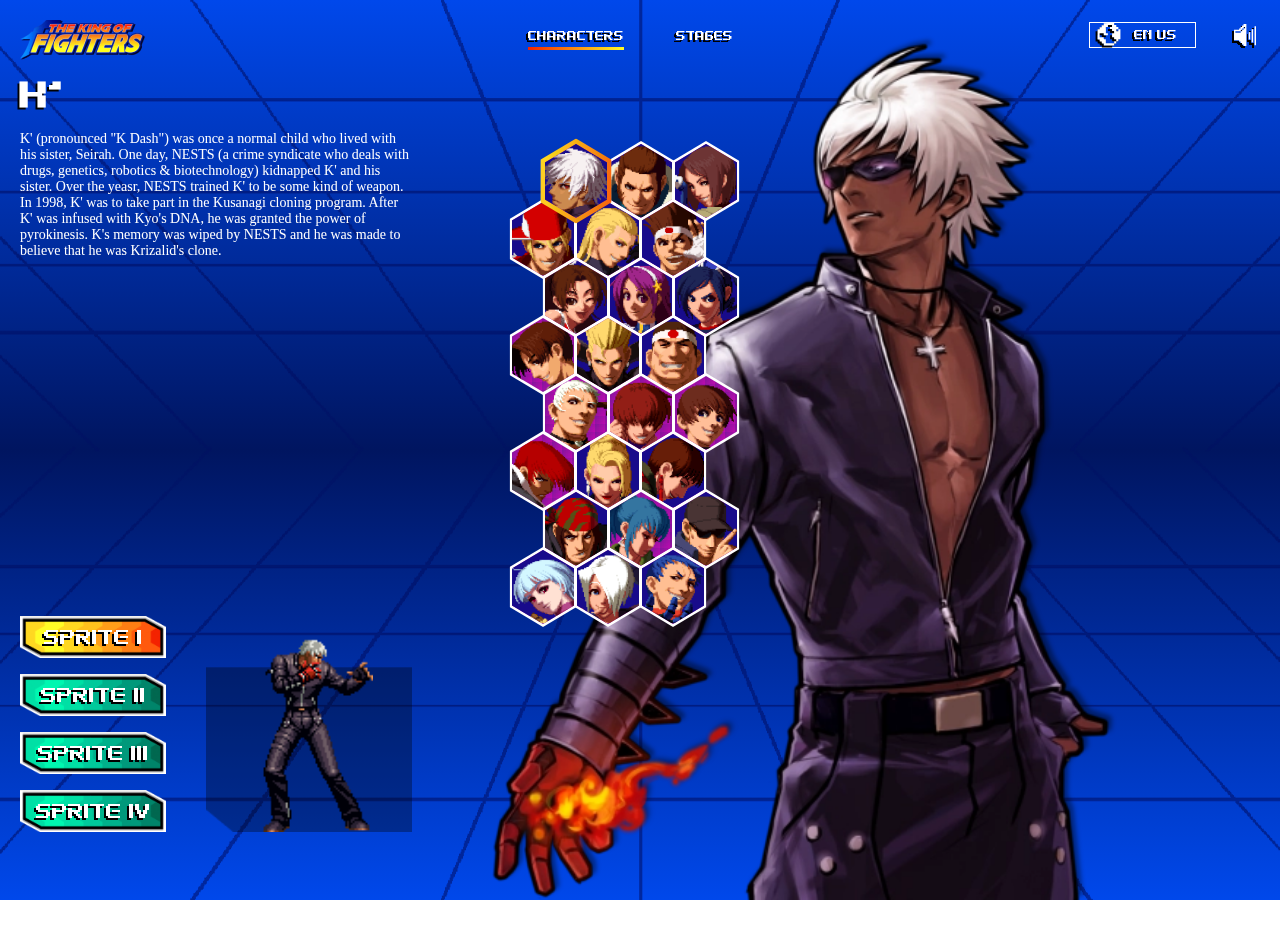
==== index.html @ 69202f4e "Sincronizando projeto local com repositório remoto" ====
<!DOCTYPE html>
<html lang="en">

<head>
  <meta charset="UTF-8">
  <meta name="viewport" content="width=device-width, initial-scale=1.0">

  <link rel="icon" href="./favicon-kof.svg" type="image/svg+xml">
  <link rel="preload" href="./css/style.css" as="style">
  <link rel="stylesheet" href="/css/style.css">

  <audio id="musicplayer" loop>
    <source src='/sounds/som-guile.mp3'>
  </audio>
  <meta name="theme-color" content="#0048eb">
  <title>Characters</title>

</head>

<body>
  <div class="body-1">
    <header class="header-bg" id="header">
      <div class="header container">
        <a class="logo" href="/index.html"><img src="/img/logo.png" alt=""></a>

        <span class="btn-open" data-menu="button" aria-expanded="false" aria-controls="menu"><img src="/img/icons/hamburguer.svg" alt=""></span>

        <div class="header-items">
          <ul class="som-box">
            <li class="button-som ativo" onclick="play();"><img src="/img/icons/som-on.svg" alt=""></li>
            <li class="button-som" onclick="pause();"><img src="/img/icons/som-off.svg" alt=""></li>
            <li class="close-menu"><img src="/img/icons/x.svg" alt=""></li>
          </ul>

          <nav class="menu-link">
            <ul>
              <li> <a href="/index.html">characters</a></li>
              <li> <a href="/stages.html">stages</a></li>

            </ul>
            </li>
          </nav>

          <ul class="idioma-box">
            <li class="idioma">

              <img src="/img/icons/world.svg" alt="">
              <div class="select-button" aria-expanded="false" aria-controls="select-languaje">
                <span class="selected-value">EN US</span>
              </div>

              <ul class="select-languaje" id="select-languaje">
                <li>
                  <input type="radio" id="pt-br" name="languaje">
                  <label for="pt-br"><img src="/img/icons/world.svg" alt=""> PT BR</label>
                </li>
                <li>
                  <input type="radio" id="en-us" name="languaje">
                  <label for="en-us"><img src="/img/icons/world.svg" alt="">EN US</label>
                </li>

              </ul>


            </li>
          </ul>
          <picture class="img-menu">
            <img src="/img/iorivskyo1.gif" alt="">
          </picture>
        </div>
      </div>
    </header>

    <main class="container principal">
      <div class="chars-complete js-tabdata">
        <section class="char 1-forma">

          <article class="char-data">
            <h1 class="char-name">K'</h1>
            <p>K' (pronounced "K Dash") was once a normal child who lived with his sister, Seirah. One day, NESTS (a crime syndicate who deals with drugs, genetics, robotics & biotechnology) kidnapped K' and his sister. Over the yeasr, NESTS trained K' to be some kind of weapon. In 1998, K' was to take part in the Kusanagi cloning program. After K' was infused with Kyo's DNA, he was granted the power of pyrokinesis. K's memory was wiped by NESTS and he was made to believe that he was Krizalid's clone.</p>
          </article>

          <article class="char-animation">
            <div class="lista-gifs-1 ativo">
              <ul class="animation-buttons js-animation-button ativo">
                <li>
                  <span onclick="PlaySoundSelect('selectSound')">sprite I</span>
                  <audio id='hoverSound' src="/sounds/hover.wav" />
                </li>
                <li> <span onclick="PlaySoundSelect('selectSound')">sprite II</span>

                </li>
                <li> <span onclick="PlaySoundSelect('selectSound')">sprite III</span>

                <li> <span onclick="PlaySoundSelect('selectSound')">sprite IV</span>

                </li>
                </li>
              </ul>

              <div class="animation-pose js-animation js-pose1">
                <img class="gif-ativo" src="/img/chars/k/k-pose1.gif" alt="K' animação I">
                <img src="/img/chars/k/k-pose2.gif" alt="K' animação II">
                <img src="/img/chars/k/k-pose3.gif" alt="K' animação III">
                <img src="/img/chars/k/k-pose4.gif" alt="K' animação IV">

              </div>
            </div>

            <div class="lista-gifs-2">
              <ul class="animation-buttons js-animation-button">
                <li>
                  <span></span>
                </li>
                <li> <span></span></li>
                <li> <span></span></li>
                <li> <span></span></li>
              </ul>

              <div class="animation-pose js-animation js-pose2">
                <img>
                <img>
                <img>
                <img>
              </div>
            </div>

          </article>
        </section>

        <section class="char 1-forma">

          <article class="char-data">
            <h1 class="char-name">Maxima</h1>
            <p>Maxima grew up a street kid in Canada, who learned fighting the hard way. He then became a soldier who led normal life until he found out that his comrade-in-arms Rocky was killed in an incident involving NESTS. So he sought for revenge against NESTS. To avenge Rocky he decided to sacrifice his previous life, had his face and name changed and his "ordinary" life destroyed.He was approached by Nests and offered greater power in return for working for them. He was then equipped with a battle armor and put together with K'.</p>
          </article>

          <article class="char-animation">
            <div class="lista-gifs-1 ativo">
              <ul class="animation-buttons js-animation-button ativo">
                <li>
                  <span onclick="PlaySoundSelect('selectSound')">sprite I</span>

                </li>
                <li> <span onclick="PlaySoundSelect('selectSound')">sprite II</span>

                </li>
                <li> <span onclick="PlaySoundSelect('selectSound')">sprite III</span>

                <li> <span onclick="PlaySoundSelect('selectSound')">sprite IV</span>

                </li>
                </li>
              </ul>

              <div class="animation-pose js-animation js-pose1">
                <img class="gif-ativo" src="/img/chars/maxima/maxima-1.gif" alt="Maxima animação I">
                <img src="/img/chars/maxima/maxima-2.gif" alt="Maxima animação II">
                <img src="/img/chars/maxima/maxima-3.gif" alt="Maxima animação III">
                <img src="/img/chars/maxima/maxima-4.gif" alt="Maxima animação IV">

              </div>
            </div>

            <div class="lista-gifs-2">
              <ul class="animation-buttons js-animation-button">
                <li>
                  <span></span>
                </li>
                <li> <span></span></li>
                <li> <span></span></li>
                <li> <span></span></li>
              </ul>

              <div class="animation-pose js-animation js-pose2">
                <img>
                <img>
                <img>
                <img>
              </div>
            </div>

          </article>
        </section>

        <section class="char 1-forma">

          <article class="char-data">
            <h1 class="char-name">Whip</h1>
            <p>Whip, whose real name is Seirah, is an amnesiac girl looking for her brother who was K's biological older sister who died after being abducted by NESTS. Whip originally joined the NESTS organization in KOF'99. There she became friends with Krizalid, who seemed to share a bond with her. Regardless of whether she is a clone or not, she is called Seirah by people who knew her in NESTS. Due to NESTS experimentation on her body, she's able to manipulate her specialized whip with ease.</p>
          </article>

          <article class="char-animation">
            <div class="lista-gifs-1 ativo">
              <ul class="animation-buttons js-animation-button ativo">
                <li>
                  <span onclick="PlaySoundSelect('selectSound')">sprite I</span>

                </li>
                <li> <span onclick="PlaySoundSelect('selectSound')">sprite II</span>

                </li>
                <li> <span onclick="PlaySoundSelect('selectSound')">sprite III</span>

                <li> <span onclick="PlaySoundSelect('selectSound')">sprite IV</span>

                </li>
                </li>
              </ul>

              <div class="animation-pose js-animation js-pose1">
                <img class="gif-ativo" src="/img/chars/whip/whip-1.gif" alt="Whip animação I">
                <img src="/img/chars/whip/whip-2.gif" alt="Whip animação II">
                <img src="/img/chars/whip/whip-3.gif" alt="Whip animação III">
                <img src="/img/chars/whip/whip-4.gif" alt="Whip animação IV">

              </div>
            </div>

            <div class="lista-gifs-2">
              <ul class="animation-buttons js-animation-button">
                <li>
                  <span></span>
                </li>
                <li> <span></span></li>
                <li> <span></span></li>
                <li> <span></span></li>
              </ul>

              <div class="animation-pose js-animation js-pose2">
                <img>
                <img>
                <img>
                <img>
              </div>
            </div>

          </article>
        </section>

        <section class="char 1-forma">

          <article class="char-data">
            <h1 class="char-name">Terry Bogard</h1>
            <p>Terry and his brother Andy grew up as orphans and raised themselves on the streets. They are later adopted by Jeff Bogard who teaches the brothers many things about fighting, as he was a strong fighter himself. When Terry was 10 years old, he witnesses his father's death at the hands of Geese Howard. Afterwards, Terry and Andy vow to avenge their father and dedicate to mastering their martial arts.</p>
          </article>

          <article class="char-animation">
            <div class="lista-gifs-1 ativo">
              <ul class="animation-buttons js-animation-button ativo">
                <li>
                  <span onclick="PlaySoundSelect('selectSound')">sprite I</span>

                </li>
                <li> <span onclick="PlaySoundSelect('selectSound')">sprite II</span>

                </li>
                <li> <span onclick="PlaySoundSelect('selectSound')">sprite III</span>

                <li> <span onclick="PlaySoundSelect('selectSound')">sprite IV</span>

                </li>
                </li>
              </ul>

              <div class="animation-pose js-animation js-pose1">
                <img class="gif-ativo" src="/img/chars/terry/terry-1.gif" alt="Terry animação I">
                <img src="/img/chars/terry/terry-2.gif" alt="Terry animação II">
                <img src="/img/chars/terry/terry-3.gif" alt="Terry animação III">
                <img src="/img/chars/terry/terry-4.gif" alt="Terry animação IV">

              </div>
            </div>

            <div class="lista-gifs-2">
              <ul class="animation-buttons js-animation-button">
                <li>
                  <span></span>
                </li>
                <li> <span></span></li>
                <li> <span></span></li>
                <li> <span></span></li>
              </ul>

              <div class="animation-pose js-animation js-pose2">
                <img>
                <img>
                <img>
                <img>
              </div>
            </div>

          </article>
        </section>

        <section class="char 1-forma">

          <article class="char-data">
            <h1 class="char-name">Andy Bogard</h1>
            <p>Andy grew up as orphan and raised themselve on the streets. He were later adopted by Jeff Bogard and lived in Southtown for several years. Jeff Bogard taught the brothers many things about fighting. When Terry witnessed his father's death at the hands of Geese Howard. After Terry told Andy what had happened, they vowed to avenge their father and dedicated themselves to mastering their martial arts training.</p>
          </article>

          <article class="char-animation">
            <div class="lista-gifs-1 ativo">
              <ul class="animation-buttons js-animation-button ativo">
                <li>
                  <span onclick="PlaySoundSelect('selectSound')">sprite I</span>

                </li>
                <li> <span onclick="PlaySoundSelect('selectSound')">sprite II</span>

                </li>
                <li> <span onclick="PlaySoundSelect('selectSound')">sprite III</span>

                <li> <span onclick="PlaySoundSelect('selectSound')">sprite IV</span>

                </li>
                </li>
              </ul>

              <div class="animation-pose js-animation js-pose1">
                <img class="gif-ativo" src="/img/chars/andy/andy2.gif" alt="Andy animação I">
                <img src="/img/chars/andy/andy1.gif" alt="Andy animação II">
                <img src="/img/chars/andy/andy3.gif" alt="Andy animação III">
                <img src="/img/chars/andy/andy4.gif" alt="Andy animação IV">

              </div>
            </div>

            <div class="lista-gifs-2">
              <ul class="animation-buttons js-animation-button">
                <li>
                  <span></span>
                </li>
                <li> <span></span></li>
                <li> <span></span></li>
                <li> <span></span></li>
              </ul>

              <div class="animation-pose js-animation js-pose2">
                <img>
                <img>
                <img>
                <img>
              </div>
            </div>

          </article>
        </section>

        <section class="char 1-forma">

          <article class="char-data">
            <h1 class="char-name">Joe Higashi</h1>
            <p>Although Joe's place of origin is Japan, he spent the majority of his time in Thailand, where he trained in Muay Thai. It was through his victories that Joe got the nickname "Hurricane Upper" Joe Higashi. Joe earned his title as the champion of Muay Thai by beating Hwa Jai in a Muay Thai only tournament. Ever since then, Joe has been defending his title against lesser opponents. Joe then met the Bogard brothers and they became good friends. </p>
          </article>

          <article class="char-animation">
            <div class="lista-gifs-1 ativo">
              <ul class="animation-buttons js-animation-button ativo">
                <li>
                  <span onclick="PlaySoundSelect('selectSound')">sprite I</span>

                </li>
                <li> <span onclick="PlaySoundSelect('selectSound')">sprite II</span>

                </li>
                <li> <span onclick="PlaySoundSelect('selectSound')">sprite III</span>

                <li> <span onclick="PlaySoundSelect('selectSound')">sprite IV</span>

                </li>
                </li>
              </ul>

              <div class="animation-pose js-animation js-pose1">
                <img class="gif-ativo" src="/img/chars/joe/joe1.gif" alt="Joe animação I">
                <img src="/img/chars/joe/joe2.gif" alt="Joe animação II">
                <img src="/img/chars/joe/joe3.gif" alt="Joe animação III">
                <img src="/img/chars/joe/joe4.gif" alt="Joe animação IV">

              </div>
            </div>

            <div class="lista-gifs-2">
              <ul class="animation-buttons js-animation-button">
                <li>
                  <span></span>
                </li>
                <li> <span></span></li>
                <li> <span></span></li>
                <li> <span></span></li>
              </ul>

              <div class="animation-pose js-animation js-pose2">
                <img>
                <img>
                <img>
                <img>
              </div>
            </div>

          </article>
        </section>

        <section class="char 1-forma">

          <article class="char-data">
            <h1 class="char-name">Mai Shiranui</h1>
            <p>Mai learned the secrets of Ninjitsu from her father and from her grandfather's old friend, Jubei Yamada. Mai met Andy Bogard when he moved to Japan, at first, Mai wasn't interested in Andy and thought he was just another callous man only interested in his training. However, when Andy gave her a present on her birthday, she eventually fell in love with him. After they were in a serious relationship.</p>
          </article>
          <article class="char-animation">
            <div class="lista-gifs-1 ativo">
              <ul class="animation-buttons js-animation-button ativo">
                <li>
                  <span onclick="PlaySoundSelect('selectSound')">sprite I</span>

                </li>
                <li> <span onclick="PlaySoundSelect('selectSound')">sprite II</span>

                </li>
                <li> <span onclick="PlaySoundSelect('selectSound')">sprite III</span>

                <li> <span onclick="PlaySoundSelect('selectSound')">sprite IV</span>

                </li>
                </li>
              </ul>

              <div class="animation-pose js-animation js-pose1">
                <img class="gif-ativo" src="/img/chars/mai/mai1.gif" alt="Mai animação I">
                <img src="/img/chars/mai/mai2.gif" alt="Mai animação II">
                <img src="/img/chars/mai/mai3.gif" alt="Mai animação III">
                <img src="/img/chars/mai/mai4.gif" alt="Mai animação IV">

              </div>
            </div>

            <div class="lista-gifs-2">
              <ul class="animation-buttons js-animation-button">
                <li>
                  <span></span>
                </li>
                <li> <span></span></li>
                <li> <span></span></li>
                <li> <span></span></li>
              </ul>

              <div class="animation-pose js-animation js-pose2">
                <img>
                <img>
                <img>
                <img>
              </div>
            </div>
          </article>
        </section>

        <section class="char 1-forma">

          <article class="char-data">
            <h1 class="char-name">Athena Asamiya</h1>
            <p>A Japanese schoolgirl, Athena Asamiya teamed up with her friend Sie Kensou to fight in the name of justice. Her psychic powers are believed to be transmigrated to her rather than inherited by her family.

              She became a student of Kensou's Kenpo teacher, Chin Gentsai. Athena became a famous pop idol in Japan.</p>
          </article>

          <article class="char-animation">
            <div class="lista-gifs-1 ativo">
              <ul class="animation-buttons js-animation-button ativo">
                <li>
                  <span onclick="PlaySoundSelect('selectSound')">sprite I</span>

                </li>
                <li> <span onclick="PlaySoundSelect('selectSound')">sprite II</span>

                </li>
                <li> <span onclick="PlaySoundSelect('selectSound')">sprite III</span>

                <li> <span onclick="PlaySoundSelect('selectSound')">sprite IV</span>

                </li>
                </li>
              </ul>

              <div class="animation-pose js-animation js-pose1">
                <img class="gif-ativo" src="/img/chars/athena/athena1.gif" alt="Athena animação I">
                <img src="/img/chars/athena/athena2.gif" alt="Athena animação II">
                <img src="/img/chars/athena/athena3.gif" alt="Athena animação III">
                <img src="/img/chars/athena/athena4.gif" alt="Athena animação IV">

              </div>
            </div>

            <div class="lista-gifs-2">
              <ul class="animation-buttons js-animation-button">
                <li>
                  <span></span>
                </li>
                <li> <span></span></li>
                <li> <span></span></li>
                <li> <span></span></li>
              </ul>

              <div class="animation-pose js-animation js-pose2">
                <img>
                <img>
                <img>
                <img>
              </div>
            </div>
          </article>
        </section>

        <section class="char 1-forma">

          <article class="char-data">
            <h1 class="char-name">May Lee</h1>
            <p>The most promising student of Kim Kaphwan's, May Lee was required to join Team Korea in 2001 when Jhun was wounded. Seeing her chance to finally help her hero, she eagerly joined. Kim also suggested that she kept an eye on her teammates, former criminals Chang Koehan and Choi Bounge. This suits Chang and Choi, as May doesn't feel the need to physically punish them on a regular basis like Kim does.</p>
          </article>

          <article class="char-animation">
            <div class="lista-gifs-1 ativo">
              <ul class="animation-buttons js-animation-button ativo">
                <li>
                  <span onclick="PlaySoundSelect('selectSound')">sprite I</span>

                </li>
                <li> <span onclick="PlaySoundSelect('selectSound')">sprite II</span>

                </li>
                <li> <span onclick="PlaySoundSelect('selectSound')">sprite III</span>

                <li> <span onclick="PlaySoundSelect('selectSound')">sprite IV</span>

                </li>
                </li>
              </ul>

              <div class="animation-pose js-animation js-pose1">
                <img class="gif-ativo" src="/img/chars/may-lee/may1.gif" alt="May Lee animação I">
                <img src="/img/chars/may-lee/may2.gif" alt="May Lee animação II">
                <img src="/img/chars/may-lee/may3.gif" alt="May Lee animação III">
                <img src="/img/chars/may-lee/may4.gif" alt="May Lee animação IV">

              </div>
            </div>

            <div class="lista-gifs-2">
              <ul class="animation-buttons js-animation-button">
                <li>
                  <span></span>
                </li>
                <li> <span></span></li>
                <li> <span></span></li>
                <li> <span></span></li>
              </ul>

              <div class="animation-pose js-animation js-pose2">
                <img>
                <img>
                <img>
                <img>
              </div>
            </div>

          </article>
        </section>


        <section class="char 2-forma">

          <article class="char-data">
            <h1 class="char-name">Kyo Kusanagi</h1>
            <p>Kyo was a high school student and the heir of the Kusanagi clan. Kyo could wield flames naturally, and soon surpassed his father. Destined to fight the Orochi, he became the clans leader. He eventually met a girl named Yuki, who became his girlfriend. He defeated Goro Daimon and Benimaru Nikaido to become the leader of the Japan Team. Afterwards, the three became teammates and good friends.</p>
          </article>

          <article class="char-animation">
            <div class="lista-gifs-1 ativo">
              <ul class="animation-buttons js-animation-button ativo">
                <li>
                  <span onclick="PlaySoundSelect('selectSound')">sprite I</span>

                </li>
                <li> <span onclick="PlaySoundSelect('selectSound')">sprite II</span>

                </li>
                <li> <span onclick="PlaySoundSelect('selectSound')">sprite III</span>

                <li> <span onclick="PlaySoundSelect('selectSound')">sprite IV</span>

                </li>
                </li>
              </ul>

              <div class="animation-pose js-animation js-pose1">
                <img class="gif-ativo" src="/img/chars/kyo/kyo1.gif" alt="Kyo Base animação I">
                <img src="/img/chars/kyo/kyo2.gif" alt="Kyo Base animação II">
                <img src="/img/chars/kyo/kyo3.gif" alt="Kyo Base animação III">
                <img src="/img/chars/kyo/kyo4.gif" alt="Kyo Base animação IV">

              </div>
            </div>

            <div class="lista-gifs-2">
              <ul class="animation-buttons js-animation-button">
                <li>
                  <span onclick="PlaySoundSelect('selectSound')">sprite I</span>
                </li>
                <li> <span onclick="PlaySoundSelect('selectSound')">sprite II</span></li>
                <li> <span onclick="PlaySoundSelect('selectSound')">sprite III</span></li>
                <li> <span onclick="PlaySoundSelect('selectSound')">sprite IV</span></li>
              </ul>

              <div class="animation-pose js-animation js-pose2">
                <img src="/img/chars/kyo/kyo5.gif" alt="Kusanagi I">
                <img src="/img/chars/kyo/kyo7.webp" alt="Kusanagi II">
                <img src="/img/chars/kyo/kyo6.gif" alt="Kusanagi III">
                <img src="/img/chars/kyo/kyo8.gif" alt="Kusanagi IV">
              </div>
            </div>

          </article>
        </section>

        <section class="char 1-forma">

          <article class="char-data">
            <h1 class="char-name">Benimaru</h1>
            <p>Benimaru is the son of a multi-millionaire family. He is a part time professional model and a professional fighter who is very confident in his abilities. His fighting style is based on shoot fighting and he can use electricity in many of his attacks.Benimaru entered and made it to the finals. In the first tournament he lost to Kyo and earned second place. Later, he teamed up with Kyo and Goro Daimon to form the Japan team during the Orochi Saga.</p>
          </article>

          <article class="char-animation">
            <div class="lista-gifs-1 ativo">
              <ul class="animation-buttons js-animation-button ativo">
                <li>
                  <span onclick="PlaySoundSelect('selectSound')">sprite I</span>

                </li>
                <li> <span onclick="PlaySoundSelect('selectSound')">sprite II</span>

                </li>
                <li> <span onclick="PlaySoundSelect('selectSound')">sprite III</span>

                <li> <span onclick="PlaySoundSelect('selectSound')">sprite IV</span>

                </li>
                </li>
              </ul>

              <div class="animation-pose js-animation js-pose1">
                <img class="gif-ativo" src="/img/chars/benimaru/beni1.gif" alt="Benimaru animação I">
                <img src="/img/chars/benimaru/beni2.gif" alt="Benimaru animação II">
                <img src="/img/chars/benimaru/beni3.gif" alt="Benimaru animação III">
                <img src="/img/chars/benimaru/beni4.gif" alt="Benimaru animação IV">

              </div>
            </div>

            <div class="lista-gifs-2">
              <ul class="animation-buttons js-animation-button">
                <li>
                  <span></span>
                </li>
                <li> <span></span></li>
                <li> <span></span></li>
                <li> <span></span></li>
              </ul>

              <div class="animation-pose js-animation js-pose2">
                <img>
                <img>
                <img>
                <img>
              </div>
            </div>

          </article>
        </section>

        <section class="char 1-forma">

          <article class="char-data">
            <h1 class="char-name">Goro Daimon</h1>
            <p>Goro is a former Olympic gold medallist in Judo. He participated in Japan's mixed martial arts tournament to determine the members for the country's King of Fighters team. Although he got far into the finals, he lost against Kyo and was bumped to third place. A year later, he entered the KOF tournament with Benimaru (second place) and Kyo. He eventually be friends his teammates and continues to enter with them.</p>
          </article>

          <article class="char-animation">
            <div class="lista-gifs-1 ativo">
              <ul class="animation-buttons js-animation-button ativo">
                <li>
                  <span onclick="PlaySoundSelect('selectSound')">sprite I</span>

                </li>
                <li> <span onclick="PlaySoundSelect('selectSound')">sprite II</span>

                </li>
                <li> <span onclick="PlaySoundSelect('selectSound')">sprite III</span>

                <li> <span onclick="PlaySoundSelect('selectSound')">sprite IV</span>

                </li>
                </li>
              </ul>

              <div class="animation-pose js-animation js-pose1">
                <img class="gif-ativo" src="/img/chars/goro/goro1.gif" alt="Goro animação I">
                <img src="/img/chars/goro/goro2.gif" alt="Goro animação II">
                <img src="/img/chars/goro/goro3.gif" alt="Goro animação III">
                <img src="/img/chars/goro/goro4.gif" alt="Goro animação IV">

              </div>
            </div>

            <div class="lista-gifs-2">
              <ul class="animation-buttons js-animation-button">
                <li>
                  <span></span>
                </li>
                <li> <span></span></li>
                <li> <span></span></li>
                <li> <span></span></li>
              </ul>

              <div class="animation-pose js-animation js-pose2">
                <img>
                <img>
                <img>
                <img>
              </div>
            </div>

          </article>
        </section>

        <section class="char 2-forma">

          <article class="char-data">
            <h1 class="char-name">Yashiro Nanakase</h1>
            <p>Yashiro is the lead guitarist of the rock group C.Y.S. However, this is all a front as, for the past 660 years, he has undergone multiple reincarnations as a member of the Four Heavenly Kings of Orochi--which are the true enemies of the Three Sacred Treasures. He develops an interest in the mysterious powers wielded by the strange being known as Verse, and sets out with his friends Shermie and Chris to join KOF.</p>
          </article>

          <article class="char-animation">
            <div class="lista-gifs-1 ativo">
              <ul class="animation-buttons js-animation-button ativo">
                <li>
                  <span onclick="PlaySoundSelect('selectSound')">sprite I</span>

                </li>
                <li> <span onclick="PlaySoundSelect('selectSound')">sprite II</span>

                </li>
                <li> <span onclick="PlaySoundSelect('selectSound')">sprite III</span>

                <li> <span onclick="PlaySoundSelect('selectSound')">sprite IV</span>

                </li>
                </li>
              </ul>

              <div class="animation-pose js-animation js-pose1">
                <img class="gif-ativo" src="/img/chars/yashiro/yashiro-pose1.gif" alt="yashiro animação I">
                <img src="/img/chars/yashiro/yashiro-pose2.gif" alt="yashiro animação II">
                <img src="/img/chars/yashiro/yashiro-pose3.gif" alt="yashiro animação III">
                <img src="/img/chars/yashiro/yashiro-pose4.gif" alt="yashiro animação IV">

              </div>
            </div>

            <div class="lista-gifs-2">
              <ul class="animation-buttons js-animation-button">
                <li>
                  <span onclick="PlaySoundSelect('selectSound')">sprite I</span>
                </li>
                <li> <span onclick="PlaySoundSelect('selectSound')">sprite II</span></li>
                <li> <span onclick="PlaySoundSelect('selectSound')">sprite III</span></li>
                <li> <span onclick="PlaySoundSelect('selectSound')">sprite IV</span></li>
              </ul>

              <div class="animation-pose js-animation js-pose2">
                <img src="/img/chars/yashiro/yashiro-pose5.gif" alt="Yashiro Orochi I">
                <img src="/img/chars/yashiro/yashiro-pose6.gif" alt="Yashiro Orochi II">
                <img src="/img/chars/yashiro/yashiro-pose7.gif" alt="Yashiro Orochi III">
                <img src="/img/chars/yashiro/yashiro-pose8.gif" alt="Yashiro Orochi IV">
              </div>
            </div>

          </article>
        </section>

        <section class="char 2-forma">

          <article class="char-data">
            <h1 class="char-name">Shermie</h1>
            <p>Shermie rounds out the "New Face Team" of KOF. Shermie, Yashiro and Chris are in a music band together called "CYS" (based on their first initials). Shermie plays the keyboards. They enter KOF '97 tournament due to Yashiro's grudge against rival band player, Iori Yagami. Even though Shermie plays in a band, her day job is fashion design. Her fighting style is pro-wrestling, but little is known of where she learned her technique. She is one of the Four Heavenly Kings of the Orochi.</p>
          </article>

          <article class="char-animation">
            <div class="lista-gifs-1 ativo">
              <ul class="animation-buttons js-animation-button ativo">
                <li>
                  <span onclick="PlaySoundSelect('selectSound')">sprite I</span>

                </li>
                <li> <span onclick="PlaySoundSelect('selectSound')">sprite II</span>

                </li>
                <li> <span onclick="PlaySoundSelect('selectSound')">sprite III</span>

                <li> <span onclick="PlaySoundSelect('selectSound')">sprite IV</span>

                </li>
                </li>
              </ul>

              <div class="animation-pose js-animation js-pose1">
                <img class="gif-ativo" src="/img/chars/shermie/shermie-pose1.gif" alt="Shermie animação I">
                <img src="/img/chars/shermie/shermie-pose2.gif" alt="Shermie animação II">
                <img src="/img/chars/shermie/shermie-pose3.gif" alt="Shermie animação III">
                <img src="/img/chars/shermie/shermie-pose4.gif" alt="Shermie animação IV">

              </div>
            </div>

            <div class="lista-gifs-2">
              <ul class="animation-buttons js-animation-button">
                <li>
                  <span onclick="PlaySoundSelect('selectSound')">sprite I</span>
                </li>
                <li> <span onclick="PlaySoundSelect('selectSound')">sprite II</span></li>
                <li> <span onclick="PlaySoundSelect('selectSound')">sprite III</span></li>
                <li> <span onclick="PlaySoundSelect('selectSound')">sprite IV</span></li>
              </ul>

              <div class="animation-pose js-animation js-pose2">
                <img src="/img/chars/shermie/shermie-pose5.gif" alt="Shermie Orochi I">
                <img src="/img/chars/shermie/shermie-pose7.gif" alt="Shermie Orochi II">
                <img src="/img/chars/shermie/shermie-pose8.gif" alt="Shermie Orochi III">
                <img src="/img/chars/shermie/shermie-pose6.gif" alt="Shermie Orochi IV">
              </div>
            </div>

          </article>
        </section>

        <section class="char 2-forma">

          <article class="char-data">
            <h1 class="char-name">Chris</h1>
            <p>Chris is the youngest member of the "New Face Team" where Chris plays the drums.. Their goal was to regain Orochi's full power and trigger the Riot of the Blood within Iori and Leona. Using their remaining energy, Yashiro and Shermie sacrificed themselves to reincarnate Orochi into Chris' body. In turn, Orochi is able to return to the world while using Chris' body as the host, but Orochi itself is re-sealed again by the Three Sacred Treasures: Kyo, Iori, and Chizuru Kagura.</p>
          </article>

          <article class="char-animation">
            <div class="lista-gifs-1 ativo">
              <ul class="animation-buttons js-animation-button ativo">
                <li>
                  <span onclick="PlaySoundSelect('selectSound')">sprite I</span>

                </li>
                <li> <span onclick="PlaySoundSelect('selectSound')">sprite II</span>

                </li>
                <li> <span onclick="PlaySoundSelect('selectSound')">sprite III</span>

                <li> <span onclick="PlaySoundSelect('selectSound')">sprite IV</span>

                </li>
                </li>
              </ul>

              <div class="animation-pose js-animation js-pose1">
                <img class="gif-ativo" src="/img/chars/chris/chris-pose1.gif" alt="chris animação I">
                <img src="/img/chars/chris/chris-pose2.gif" alt="chris animação II">
                <img src="/img/chars/chris/chris-pose3.gif" alt="chris animação III">
                <img src="/img/chars/chris/chris-pose4.gif" alt="chris animação IV">

              </div>
            </div>

            <div class="lista-gifs-2">
              <ul class="animation-buttons js-animation-button">
                <li>
                  <span onclick="PlaySoundSelect('selectSound')">sprite I</span>
                </li>
                <li> <span onclick="PlaySoundSelect('selectSound')">sprite II</span></li>
                <li> <span onclick="PlaySoundSelect('selectSound')">sprite III</span></li>
                <li> <span onclick="PlaySoundSelect('selectSound')">sprite IV</span></li>
              </ul>

              <div class="animation-pose js-animation js-pose2">
                <img src="/img/chars/chris/chris-pose5.gif" alt="Chris Orochi I">
                <img src="/img/chars/chris/chris-pose6.gif" alt="Chris Orochi II">
                <img src="/img/chars/chris/chris-pose7.gif" alt="Chris Orochi III">
                <img src="/img/chars/chris/chris-pose8.gif" alt="Chris Orochi IV">
              </div>
            </div>

          </article>
        </section>

        <section class="char 2-forma">

          <article class="char-data">
            <h1 class="char-name">Iori Yagami</h1>
            <p>Iori is the born enemy of Kyo Kusanagi. The Yagami clan originally helped seal Orochi, but later made a pact with it. This gave them greater power, but shortened their lives. Iori joins KOF simply to fight Kyo. Before the King of Fighters '96 tournament, Iori is visited by Vice and Mature. They tell him about Kyo entering the tournament and try convincing him to join as well. After a brief fight, Iori agrees to enter, once the two submit to be his servants.</p>
          </article>

          <article class="char-animation">
            <div class="lista-gifs-1 ativo">
              <ul class="animation-buttons js-animation-button ativo">
                <li>
                  <span onclick="PlaySoundSelect('selectSound')">sprite I</span>

                </li>
                <li> <span onclick="PlaySoundSelect('selectSound')">sprite II</span>

                </li>
                <li> <span onclick="PlaySoundSelect('selectSound')">sprite III</span>

                <li> <span onclick="PlaySoundSelect('selectSound')">sprite IV</span>

                </li>
                </li>
              </ul>

              <div class="animation-pose js-animation js-pose1">
                <img class="gif-ativo" src="/img/chars/iori/iori1.gif" alt="Iori animação I">
                <img src="/img/chars/Iori/iori2.gif" alt="Iori animação II">
                <img src="/img/chars/Iori/iori3.gif" alt="Iori animação III">
                <img src="/img/chars/iori/iori4.gif" alt="Iori animação IV">

              </div>
            </div>

            <div class="lista-gifs-2">
              <ul class="animation-buttons js-animation-button">
                <li>
                  <span onclick="PlaySoundSelect('selectSound')">sprite I</span>
                </li>
                <li> <span onclick="PlaySoundSelect('selectSound')">sprite II</span></li>
                <li> <span onclick="PlaySoundSelect('selectSound')">sprite III</span></li>
                <li> <span onclick="PlaySoundSelect('selectSound')">sprite IV</span></li>
              </ul>

              <div class="animation-pose js-animation js-pose2">
                <img src="/img/chars/iori/iori5.gif" alt="Iori Orochi I">
                <img src="/img/chars/iori/iori6.gif" alt="Iori Orochi II">
                <img src="/img/chars/iori/iori8.gif" alt="Iori Orochi III">
                <img src="/img/chars/iori/iori7.gif" alt="Iori Orochi IV">
              </div>
            </div>

          </article>
        </section>

        <section class="char 1-forma">

          <article class="char-data">
            <h1 class="char-name">mature</h1>
            <p>As one of the Hakkesshu (Orochi's assassins), Mature joins forces with Vice to serve their master, Orochi. The two took orders from one of the Four Heavenly Kings of Orochi, Goenitz, even though they didn't like him. She and Vice were ordered by Goenitz to keep an eye on Rugal, who was attempting to use Orochi's power, so they posed as his secretaries. When Rugal was killed, Goenitz ordered Vice and Mature to follow Iori Yagami, due to his Yagami heritage of the Orochi power.</p>
          </article>

          <article class="char-animation">
            <div class="lista-gifs-1 ativo">
              <ul class="animation-buttons js-animation-button ativo">
                <li>
                  <span onclick="PlaySoundSelect('selectSound')">sprite I</span>

                </li>
                <li> <span onclick="PlaySoundSelect('selectSound')">sprite II</span>

                </li>
                <li> <span onclick="PlaySoundSelect('selectSound')">sprite III</span>

                <li> <span onclick="PlaySoundSelect('selectSound')">sprite IV</span>

                </li>
                </li>
              </ul>

              <div class="animation-pose js-animation js-pose1">
                <img class="gif-ativo" src="/img/chars/mature/mature1.gif" alt="Mature animação I">
                <img src="/img/chars/mature/mature2.gif" alt="Mature animação II">
                <img src="/img/chars/mature/mature4.gif" alt="Mature animação III">
                <img src="/img/chars/mature/mature3.gif" alt="Mature animação IV">

              </div>
            </div>

            <div class="lista-gifs-2">
              <ul class="animation-buttons js-animation-button">
                <li>
                  <span></span>
                </li>
                <li> <span></span></li>
                <li> <span></span></li>
                <li> <span></span></li>
              </ul>

              <div class="animation-pose js-animation js-pose2">
                <img>
                <img>
                <img>
                <img>
              </div>
            </div>

          </article>
        </section>

        <section class="char 1-forma">

          <article class="char-data">
            <h1 class="char-name">Vice</h1>
            <p>As one of the Hakkesshu (Orochi's assassins), Vice joined forces with Mature to serve their master, Orochi. The two took orders from one of the Four Heavenly Kings of Orochi, Goenitz, even though they didn't like him. Goenitz ordered the two to keep an eye on Rugal Bernstein who was attempting to use Orochi's power, so they posed as his secretaries. When Rugal kidnapped Saisyu Kusanagi during the events of King of Fighters 1995, Vice was ordered to brainwash him. He put up a fight, but she eventually succeeded.</p>
          </article>

          <article class="char-animation">
            <div class="lista-gifs-1 ativo">
              <ul class="animation-buttons js-animation-button ativo">
                <li>
                  <span onclick="PlaySoundSelect('selectSound')">sprite I</span>

                </li>
                <li> <span onclick="PlaySoundSelect('selectSound')">sprite II</span>

                </li>
                <li> <span onclick="PlaySoundSelect('selectSound')">sprite III</span>

                <li> <span onclick="PlaySoundSelect('selectSound')">sprite IV</span>

                </li>
                </li>
              </ul>

              <div class="animation-pose js-animation js-pose1">
                <img class="gif-ativo" src="/img/chars/vice/vice1.gif" alt="Vice animação I">
                <img src="/img/chars/vice/vice2.gif" alt="Vice animação II">
                <img src="/img/chars/vice/vice3.gif" alt="Vice animação III">
                <img src="/img/chars/vice/vice4.gif" alt="Vice animação IV">

              </div>
            </div>

            <div class="lista-gifs-2">
              <ul class="animation-buttons js-animation-button">
                <li>
                  <span></span>
                </li>
                <li> <span></span></li>
                <li> <span></span></li>
                <li> <span></span></li>
              </ul>

              <div class="animation-pose js-animation js-pose2">
                <img>
                <img>
                <img>
                <img>
              </div>
            </div>

          </article>
        </section>

        <section class="char 1-forma">

          <article class="char-data">
            <h1 class="char-name">Ralf Jones</h1>
            <p>Ralf are member of an elite mercenary-for-hire agency called the Ikari Warriors. Over the years, Ralf has proven himself to be a powerful soldier with natural leadership abilities and courage on the battlefield. He currently holds the rank of colonel. Ralf and Clark became friends when they were in their 20s and have stayed good friends since. This friendship originated in the 1986 SNK arcade game Ikari Warriors. </p>
          </article>

          <article class="char-animation">
            <div class="lista-gifs-1 ativo">
              <ul class="animation-buttons js-animation-button ativo">
                <li>
                  <span onclick="PlaySoundSelect('selectSound')">sprite I</span>

                </li>
                <li> <span onclick="PlaySoundSelect('selectSound')">sprite II</span>

                </li>
                <li> <span onclick="PlaySoundSelect('selectSound')">sprite III</span>

                <li> <span onclick="PlaySoundSelect('selectSound')">sprite IV</span>

                </li>
                </li>
              </ul>

              <div class="animation-pose js-animation js-pose1">
                <img class="gif-ativo" src="/img/chars/ralf/ralf1.gif" alt="Ralf animação I">
                <img src="/img/chars/ralf/ralf2.gif" alt="Ralf animação II">
                <img src="/img/chars/ralf/ralf3.gif" alt="Ralf animação III">
                <img src="/img/chars/ralf/ralf4.gif" alt="Ralf animação IV">

              </div>
            </div>
            <div class="lista-gifs-2">
              <ul class="animation-buttons js-animation-button">
                <li>
                  <span></span>
                </li>
                <li> <span></span></li>
                <li> <span></span></li>
                <li> <span></span></li>
              </ul>

              <div class="animation-pose js-animation js-pose2">
                <img>
                <img>
                <img>
                <img>
              </div>
            </div>

          </article>
        </section>

        <section class="char 2-forma">

          <article class="char-data">
            <h1 class="char-name">Leona Heidern</h1>
            <p>Leona was born in an village of Orochi bloodline members. One night, when her was still a child, she lost control of herself, entering the Riot of Blood and slaughtered everyone in the village. After this, Leona loses her memories and wanders aimlessly until she is found by Heidern, who decides to adopt her. Heidern was taken back by her natural fighting ability, and decides to train her as a warrior under his command.</p>
          </article>

          <article class="char-animation">
            <div class="lista-gifs-1 ativo">
              <ul class="animation-buttons js-animation-button ativo">
                <li>
                  <span onclick="PlaySoundSelect('selectSound')">sprite I</span>

                </li>
                <li> <span onclick="PlaySoundSelect('selectSound')">sprite II</span>

                </li>
                <li> <span onclick="PlaySoundSelect('selectSound')">sprite III</span>

                <li> <span onclick="PlaySoundSelect('selectSound')">sprite IV</span>

                </li>
                </li>
              </ul>

              <div class="animation-pose js-animation js-pose1">
                <img class="gif-ativo" src="/img/chars/leona/leona1.gif" alt="Leona animação I">
                <img src="/img/chars/leona/leona2.gif" alt="Leona animação II">
                <img src="/img/chars/leona/leona3.gif" alt="Leona animação III">
                <img src="/img/chars/leona/leona4.gif" alt="Leona animação IV">

              </div>
            </div>

            <div class="lista-gifs-2">
              <ul class="animation-buttons js-animation-button">
                <li>
                  <span onclick="PlaySoundSelect('selectSound')">sprite I</span>
                </li>
                <li> <span onclick="PlaySoundSelect('selectSound')">sprite II</span></li>
                <li> <span onclick="PlaySoundSelect('selectSound')">sprite III</span></li>
                <li> <span onclick="PlaySoundSelect('selectSound')">sprite IV</span></li>
              </ul>

              <div class="animation-pose js-animation js-pose2">
                <img src="/img/chars/leona/leona5.gif" alt="Leona Orochi animação I">
                <img src="/img/chars/leona/leona6.gif" alt="Leona Orochi animação II">
                <img src="/img/chars/leona/leona7.gif" alt="Leona Orochi animação III">
                <img src="/img/chars/leona/leona8.gif" alt="Leona Orochi animação IV">
              </div>
            </div>

          </article>
        </section>

        <section class="char 1-forma">

          <article class="char-data">
            <h1 class="char-name">Clark Still</h1>
            <p>Clark is part of the Ikari Warriors mercenary agency who is under the orders of Commander Heidern. He was formerly a spy before he entered their service. Clark is known for being a focused and loyal soldier who specializes in gathering information for their missions. He apparently wears his sunglasses to hide a scar in the middle of his forehead; it was caused by Ralf who was carelessly playing with his knives at the time.</p>
          </article>

          <article class="char-animation">
            <div class="lista-gifs-1 ativo">
              <ul class="animation-buttons js-animation-button ativo">
                <li>
                  <span onclick="PlaySoundSelect('selectSound')">sprite I</span>

                </li>
                <li> <span onclick="PlaySoundSelect('selectSound')">sprite II</span>

                </li>
                <li> <span onclick="PlaySoundSelect('selectSound')">sprite III</span>

                <li> <span onclick="PlaySoundSelect('selectSound')">sprite IV</span>

                </li>
                </li>
              </ul>

              <div class="animation-pose js-animation js-pose1">
                <img class="gif-ativo" src="/img/chars/clark/clark1.gif" alt="Clark animação I">
                <img src="/img/chars/clark/clark2.gif" alt="Clark animação II">
                <img src="/img/chars/clark/clark3.gif" alt="Clark animação III">
                <img src="/img/chars/clark/clark4.gif" alt="Clark animação IV">

              </div>
            </div>

            <div class="lista-gifs-2">
              <ul class="animation-buttons js-animation-button">
                <li>
                  <span></span>
                </li>
                <li> <span></span></li>
                <li> <span></span></li>
                <li> <span></span></li>
              </ul>

              <div class="animation-pose js-animation js-pose2">
                <img>
                <img>
                <img>
                <img>
              </div>
            </div>

          </article>
        </section>

        <section class="char 1-forma">

          <article class="char-data">
            <h1 class="char-name">Kula Diamond</h1>
            <p>Kula Diamond subject's was a mindless puppet with no sign of emotions (aside from being an innocent young girl). She is often ordered to exterminate other traitors to NESTS. After NESTS's destruction, she allies herself on friendly terms with her created target, K' and his companions, understanding that both their lives were ruined by NESTS. Whip affectionately refers to her as the "little sister" of the group.</p>
          </article>

          <article class="char-animation">
            <div class="lista-gifs-1 ativo">
              <ul class="animation-buttons js-animation-button ativo">
                <li>
                  <span onclick="PlaySoundSelect('selectSound')">sprite I</span>

                </li>
                <li> <span onclick="PlaySoundSelect('selectSound')">sprite II</span>

                </li>
                <li> <span onclick="PlaySoundSelect('selectSound')">sprite III</span>

                <li> <span onclick="PlaySoundSelect('selectSound')">sprite IV</span>

                </li>
                </li>
              </ul>

              <div class="animation-pose js-animation js-pose1">
                <img class="gif-ativo" src="/img/chars/kula/kula1.gif" alt="Kula animação I">
                <img src="/img/chars/kula/kula2.gif" alt="Kula animação II">
                <img src="/img/chars/kula/kula3.gif" alt="Kula animação III">
                <img src="/img/chars/kula/kula4.gif" alt="Kula animação IV">

              </div>
            </div>

            <div class="lista-gifs-2">
              <ul class="animation-buttons js-animation-button">
                <li>
                  <span></span>
                </li>
                <li> <span></span></li>
                <li> <span></span></li>
                <li> <span></span></li>
              </ul>

              <div class="animation-pose js-animation js-pose2">
                <img>
                <img>
                <img>
                <img>
              </div>
            </div>
          </article>
        </section>

        <section class="char 1-forma">

          <article class="char-data">
            <h1 class="char-name">Angel</h1>
            <p>Angel is an agent of a secret organization known as NESTS. She is assigned to keep an eye on K9999, whose purpose is to hunt down traitorous experiments that had left NESTS. They set off to find K' and other traitors of the organization. Near the end of the KOF 2001 tournament, it is revealed that both Angel and K9999 are on a mission to kill Kula and her guardians.</p>
          </article>

          <article class="char-animation">
            <div class="lista-gifs-1 ativo">
              <ul class="animation-buttons js-animation-button ativo">
                <li>
                  <span onclick="PlaySoundSelect('selectSound')">sprite I</span>

                </li>
                <li> <span onclick="PlaySoundSelect('selectSound')">sprite II</span>

                </li>
                <li> <span onclick="PlaySoundSelect('selectSound')">sprite III</span>

                <li> <span onclick="PlaySoundSelect('selectSound')">sprite IV</span>

                </li>
                </li>
              </ul>

              <div class="animation-pose js-animation js-pose1">
                <img class="gif-ativo" src="/img/chars/angel/angel1.gif" alt="Angel animação I">
                <img src="/img/chars/angel/angel2.gif" alt="Angel animação II">
                <img src="/img/chars/angel/angel3.gif" alt="Angel animação III">
                <img src="/img/chars/angel/angel4.gif" alt="Angel animação IV">

              </div>
            </div>

            <div class="lista-gifs-2">
              <ul class="animation-buttons js-animation-button">
                <li>
                  <span></span>
                </li>
                <li> <span></span></li>
                <li> <span></span></li>
                <li> <span></span></li>
              </ul>

              <div class="animation-pose js-animation js-pose2">
                <img>
                <img>
                <img>
                <img>
              </div>
            </div>

          </article>
        </section>

        <section class="char 1-forma">

          <article class="char-data">
            <h1 class="char-name">K9999</h1>
            <p>A violent and unstable man, K9999 became the "perfected" 9999th Kyo clone. Unlike K', K9999 was created ground-up as a clone from Kyo's DNA. He wields an enormous amount of power but has trouble controlling it. The blue glove he wears helps him control his shapeshifting powers and keep them from going berserk. He has an intense hatred for K' and considers him his ultimate rival. K9999 fights with his polymorphic arm. His arm can transform into claws, blades of different sizes and shapes, and into a shotgun.</p>
          </article>

          <article class="char-animation">
            <div class="lista-gifs-1 ativo">
              <ul class="animation-buttons js-animation-button ativo">
                <li>
                  <span onclick="PlaySoundSelect('selectSound')">sprite I</span>

                </li>
                <li> <span onclick="PlaySoundSelect('selectSound')">sprite II</span>

                </li>
                <li> <span onclick="PlaySoundSelect('selectSound')">sprite III</span>

                <li> <span onclick="PlaySoundSelect('selectSound')">sprite IV</span>

                </li>
                </li>
              </ul>

              <div class="animation-pose js-animation js-pose1">
                <img class="gif-ativo" src="/img/chars/k9999/k91.gif" alt="K9999 animação I">
                <img src="/img/chars/k9999/k92.gif" alt="K9999 animação II">
                <img src="/img/chars/k9999/k93.gif" alt="K9999 animação III">
                <img src="/img/chars/k9999/k94.gif" alt="K9999 animação IV">

              </div>
            </div>

            <div class="lista-gifs-2">
              <ul class="animation-buttons js-animation-button">
                <li>
                  <span></span>
                </li>
                <li> <span></span></li>
                <li> <span></span></li>
                <li> <span></span></li>
              </ul>

              <div class="animation-pose js-animation js-pose2">
                <img>
                <img>
                <img>
                <img>
              </div>
            </div>
          </article>
        </section>

      </div>

      <section class="select">

        <div class="g1-800">
          <ul class="select-char js-tabselect trio-odd">
            <li class="hexagon" onclick="PlaySoundSelect('selectSound')">

              <img class="ativo" src="/img/select/1-k.png" alt="K' icon">
              <img src="/img/select/orochi-yashiro.png" alt="">
            </li>

            <li class="hexagon" onclick="PlaySoundSelect('selectSound')">
              <span>

                <audio id="selectSound" src="/sounds/select.wav"></audio>
              </span>
              <img class="ativo" src="/img/select/1-maxima.png" alt="Maxima icon">
              <img src="/img/select/orochi-shermie.png" alt="">
            </li>

            <li class="hexagon" onclick="PlaySoundSelect('selectSound')">

              <img class="ativo" src="/img/select/1-whip.png" alt="">
              <img src="/img/select/orochi-chris.png" alt="Whip icon">
            </li>
          </ul>

          <ul class="select-char js-tabselect trio-even">
            <li class="hexagon" onclick="PlaySoundSelect('selectSound')">

              <img class="ativo" src="/img/select/2-terry.png" alt="Terry Bogard icon'">
              <img src="/img/select/orochi-yashiro.png" alt="">
            </li>

            <li class="hexagon" onclick="PlaySoundSelect('selectSound')">


              <img class="ativo" src="/img/select/2-andy.png" alt="Andy Bogard icon">
              <img src="/img/select/orochi-shermie.png" alt="">
            </li>

            <li class="hexagon" onclick="PlaySoundSelect('selectSound')">

              <img class="ativo" src="/img/select/2-joe.png" alt="Joe Higashi icon">
              <img src="/img/select/orochi-chris.png" alt="">
            </li>
          </ul>
        </div>

        <div class="g2-800">
          <ul class="select-char js-tabselect trio-odd">
            <li class="hexagon" onclick="PlaySoundSelect('selectSound')">

              <img class="ativo" src="/img/select/3-mai.png" alt="Mai Shiranui icon">
              <img src="/img/select/orochi-yashiro.png" alt="">
            </li>

            <li class="hexagon" onclick="PlaySoundSelect('selectSound')">

              <img class="ativo" src="/img/select/3-athena.png" alt="Athena Asamiya icon">
              <img src="/img/select/orochi-shermie.png" alt="">
            </li>

            <li class="hexagon" onclick="PlaySoundSelect('selectSound')">

              <img class="ativo" src="/img/select/3-may-lee.png" alt="May Lee icon">
              <img src="/img/select/orochi-chris.png" alt="">
            </li>
          </ul>

          <ul class="select-char js-tabselect trio-even">
            <li class="hexagon orochi" onclick="PlaySoundSelect('selectSound')">

              <img class="ativo" src="/img/select/4-kyo.png" alt="Kyo Kusanagi icon">
              <img src="/img/select/orochi-kyo.png" alt="">
            </li>

            <li class="hexagon" onclick="PlaySoundSelect('selectSound')">

              <img class="ativo" src="/img/select/4-benimaru.png" alt="Benimaru icon">
              <img src="/img/select/orochi-shermie.png" alt="">
            </li>

            <li class="hexagon" onclick="PlaySoundSelect('selectSound')">

              <img class="ativo" src="/img/select/4-goro.png" alt="Goro Daimon icon">
              <img src="/img/select/orochi-chris.png" alt="">
            </li>
          </ul>
        </div>

        <div class="g1-800">
          <ul class="select-char js-tabselect trio-odd">
            <li class="hexagon" onclick="PlaySoundSelect('selectSound')">

              <img class="ativo" src="/img/select/5-yashiro.png" alt="Yashiro icon">
              <img src="/img/select/orochi-yashiro.png" alt="">
            </li>

            <li class="hexagon" onclick="PlaySoundSelect('selectSound')">

              <img class="ativo" src="/img/select/5-shermie.png" alt="Shermie icon">
              <img src="/img/select/orochi-shermie.png" alt="">
            </li>

            <li class="hexagon" onclick="PlaySoundSelect('selectSound')">

              <img class="ativo" src="/img/select/5-chris.png" alt="Chris icon">
              <img src="/img/select/orochi-chris.png" alt="">
            </li>
          </ul>

          <ul class="select-char js-tabselect trio-even">
            <li class="hexagon" onclick="PlaySoundSelect('selectSound')">

              <img class="ativo" src="/img/select/6-iori.png" alt="Iori Yagami icon">
              <img src="/img/select/orochi-iori.png" alt="">
            </li>

            <li class="hexagon" onclick="PlaySoundSelect('selectSound')">

              <img class="ativo" src="/img/select/6-mature.png" alt="Mature icon">
              <img src="/img/select/orochi-shermie.png" alt="">
            </li>

            <li class="hexagon" onclick="PlaySoundSelect('selectSound')">

              <img class="ativo" src="/img/select/6-vice.png" alt="Vice icon">
              <img src="/img/select/orochi-chris.png" alt="">
            </li>
          </ul>
        </div>

        <div class="g2-800">
          <ul class="select-char js-tabselect trio-odd">
            <li class="hexagon" onclick="PlaySoundSelect('selectSound')">

              <img class="ativo" src="/img/select/7-ralf.png" alt="Ralf icon">
              <img src="/img/select/orochi-yashiro.png" alt="">
            </li>

            <li class="hexagon" onclick="PlaySoundSelect('selectSound')">

              <img class="ativo" src="/img/select/7-leona.png" alt="Leona Heidern icon">
              <img src="/img/select/orochi-leona.png" alt="">
            </li>

            <li class="hexagon" onclick="PlaySoundSelect('selectSound')">

              <img class="ativo" src="/img/select/7-clark.png" alt="Clark icon">
              <img src="/img/select/orochi-chris.png" alt="">
            </li>
          </ul>

          <ul class="select-char js-tabselect trio-even">
            <li class="hexagon" onclick="PlaySoundSelect('selectSound')">

              <img class="ativo" src="/img/select/8-kula.png" alt="Kula Diamond icon">
              <img src="/img/select/orochi-yashiro.png" alt="">
            </li>

            <li class="hexagon" onclick="PlaySoundSelect('selectSound')">

              <img class="ativo" src="/img/select/8-angel.png" alt="Angel icon">
              <img src="/img/select/orochi-shermie.png" alt="">
            </li>

            <li class="hexagon" onclick="PlaySoundSelect('selectSound')">

              <img class="ativo" src="/img/select/8-k9999.png" alt="K999 icon">
              <img src="/img/select/orochi-chris.png" alt="">
            </li>
          </ul>
        </div>

      </section>

      <div class="char-img js-tabimg">

        <section class="char-individual 1-forma">
          <picture class="imagens-char">
            <img class="imagem-char primeira-img cel-right ativo" src="/img/chars/k/k-1.webp" alt="K'">
          </picture>
        </section>

        <section class="char-individual 1-forma">
          <picture class="imagens-char">
            <img class="imagem-char primeira-img ativo cel-right" src="/img/chars/maxima/maxima.webp" alt="Maxima">
          </picture>
        </section>

        <section class="char-individual 1-forma">
          <picture class="imagens-char">
            <img class="imagem-char primeira-img ativo cel-right" src="/img/chars/whip/whip.webp" alt="Whip">
          </picture>
        </section>

        <section class="char-individual 1-forma">
          <picture class="imagens-char">
            <img class="imagem-char primeira-img ativo cel-right" src="/img/chars/terry/terry.webp" alt="Terry Bogard">
          </picture>
        </section>

        <section class="char-individual 1-forma">
          <picture class="imagens-char">
            <img class="imagem-char primeira-img left-img cel-right2 ativo" src="/img/chars/andy/andy.webp" alt="Andy Bogard">
          </picture>
        </section>

        <section class="char-individual 1-forma">
          <picture class="imagens-char">
            <img class="imagem-char primeira-img left-img ativo cel-right2" src="/img/chars/joe/joe.webp" alt="Joe Higashi">
          </picture>
        </section>

        <section class="char-individual 1-forma">
          <picture class="imagens-char">
            <img class="imagem-char primeira-img left-img ativo cel-right2" src="/img/chars/mai/mai.webp" alt="Mai Shiranui">
          </picture>
        </section>

        <section class="char-individual 1-forma">
          <picture class="imagens-char">
            <img class="imagem-char primeira-img ativo cel-right" src="/img/chars/athena/athena.webp" alt="Athena Asamiya">
          </picture>
        </section>

        <section class="char-individual 1-forma">
          <picture class="imagens-char">
            <img class="imagem-char primeira-img ativo cel-right" src="/img/chars/may-lee/may-lee.webp" alt="May Lee">
          </picture>
        </section>

        <section class="char-individual 2-forma">
          <picture class="imagens-char">
            <img class="imagem-char primeira-img ativo" src="/img/chars/kyo/kyo-1.webp" alt="Kyo Base">
            <img class="imagem-char segunda-img" src="/img/chars/kyo/kyo-2.webp" alt="Kyo Clone">
          </picture>
          <span class="botao-troca" onclick="PlaySoundSelect('selectSound')">Orochi Mode</span>
        </section>

        <section class="char-individual 1-forma">
          <picture class="imagens-char">
            <img class="imagem-char primeira-img left-img cel-right2 ativo" src="/img/chars/benimaru/benimaru-1.webp" alt="Benimaru">
          </picture>
        </section>

        <section class="char-individual 1-forma">
          <picture class="imagens-char">
            <img class="imagem-char primeira-img ativo cel-right2" src="/img/chars/goro/goro.webp" alt="Goro Daimon">
          </picture>
        </section>

        <section class="char-individual 2-forma">
          <picture class="imagens-char">
            <img class="imagem-char primeira-img ativo" src="/img/chars/yashiro/yashiro-1.webp" alt="Yashiro Base">
            <img class="imagem-char segunda-img" src="/img/chars/yashiro/yashiro-2.webp" alt="yashiro Orochi">
          </picture>
          <span class="botao-troca" onclick="PlaySoundSelect('selectSound')">Orochi Mode</span>
        </section>

        <section class="char-individual 2-forma">
          <picture class="imagens-char">
            <img class="imagem-char primeira-img ativo" src="/img/chars/shermie/shermie-1.webp" alt="Shermie Base">
            <img class="imagem-char segunda-img" src="/img/chars/shermie/shermie-2.webp" alt="Shermie Orochi">
          </picture>
          <span class="botao-troca" onclick="PlaySoundSelect('selectSound')">Orochi Mode</span>
        </section>

        <section class="char-individual 2-forma">
          <picture class="imagens-char">
            <img class="imagem-char primeira-img ativo" src="/img/chars/chris/chris-1.webp" alt="Chris Base">
            <img class="imagem-char segunda-img" src="/img/chars/chris/chris-2.webp" alt="Chris Orochi">
          </picture>
          <span class="botao-troca" onclick="PlaySoundSelect('selectSound')">Orochi Mode</span>
        </section>

        <section class="char-individual 2-forma">
          <picture class="imagens-char">
            <img class="imagem-char primeira-img ativo cel-right" src="/img/chars/iori/iori-1.webp" alt="Iori Yagami Base">
            <img class="imagem-char segunda-img" src="/img/chars/iori/iori-2.png" alt="Iori Yagami Orochi">
          </picture>
          <span class="botao-troca" onclick="PlaySoundSelect('selectSound')">Orochi Mode</span>
        </section>




        <section class="char-individual 1-forma">
          <picture class="imagens-char">
            <img class="imagem-char primeira-img left-img cel-right ativo" src="/img/chars/mature/mature-1.webp" alt="Mature">
          </picture>
        </section>

        <section class="char-individual 1-forma">
          <picture class="imagens-char">
            <img class="imagem-char primeira-img left-img cel-right2 ativo" src="/img/chars/vice/vice-1.webp" alt="Vice">
          </picture>
        </section>

        <section class="char-individual 1-forma">
          <picture class="imagens-char">
            <img class="imagem-char primeira-img left-img cel-right2 ativo" src="/img/chars/ralf/ralf-1.webp" alt="Ralf Jones">
          </picture>
        </section>

        <section class="char-individual 2-forma">
          <picture class="imagens-char">
            <img class="imagem-char primeira-img ativo" src="/img/chars/leona/leona-1.webp" alt="Leona Heidern Base">
            <img class="imagem-char segunda-img" src="/img/chars/leona/leona-2.webp" alt="Leona Heidern Orochi">
          </picture>
          <span class="botao-troca" onclick="PlaySoundSelect('selectSound')">Orochi Mode</span>
        </section>

        <section class="char-individual 1-forma">
          <picture class="imagens-char">
            <img class="imagem-char primeira-img ativo cel-right" src="/img/chars/clark/clark-1.webp" alt="Clark">
          </picture>
        </section>

        <section class="char-individual 1-forma">
          <picture class="imagens-char">
            <img class="imagem-char primeira-img ativo cel-right" src="/img/chars/kula/kula-1.webp" alt="Kula Diamond">
          </picture>
        </section>

        <section class="char-individual 1-forma">
          <picture class="imagens-char">
            <img class="imagem-char primeira-img ativo cel-right" src="/img/chars/angel/angel-1.webp" alt="Angel">
          </picture>
        </section>

        <section class="char-individual 1-forma">
          <picture class="imagens-char">
            <img class="imagem-char primeira-img left-img2 ativo cel-right2" src="/img/chars/k9999/k9999.webp" alt="K9999">
          </picture>
        </section>





      </div>
    </main>

    <div class="bg-fixed">
      <span class="bg-lines"><img src="/img/lines-bg.png" alt=""></span>
    </div>

    <footer class="footer-bg">
      <div class="footer container">

        <a class="logo" href="/index.html"><img src="/img/logo.png" alt=""></a>

        <nav class="menu-link">
          <ul>
            <li> <a href="/index.html">characters</a></li>
            <li> <a href="/stages.html">stages</a>
              <span>
                <audio id='hoverSound' src="/sounds/hover.wav" />
                <audio id="selectSound" src="/sounds/select.wav"></audio>
              </span>
            </li>

          </ul>
          </li>
        </nav>

        <ul class="idioma-box">
          <li class="idioma">

            <img src="/img/icons/world.svg" alt="">
            <div class="select-button" aria-expanded="false" aria-controls="select-languaje">
              <span class="selected-value">EN US</span>
            </div>

            <ul class="select-languaje" id="select-languaje">
              <li>
                <input type="radio" id="pt-br" name="languaje">
                <label for="pt-br"><img src="/img/icons/world.svg" alt=""> PT BR</label>
              </li>
              <li>
                <input type="radio" id="en-us" name="languaje">
                <label for="en-us"><img src="/img/icons/world.svg" alt="">EN US</label>
              </li>
            </ul>
          </li>
        </ul>

        <span class="copy">KOF 2002 - site ilustrativo</span>
      </div>
    </footer>
  </div>

</body>
<script src="/js/script.js"></script>
<script type="module" src="/js/script2.js"></script>

</html>
---- css/style.css ----
@import "/css/global.css";
@import "/css/header.css";
@import "/css/char-data.css";
@import "/css/select-char.css";
@import "/css/char-img.css";
@import "/css/typho-color.css";
@import "/css/stages.css";
@import "/css/footer.css";
---- css/style.css ----
@import "/css/global.css";
@import "/css/header.css";
@import "/css/char-data.css";
@import "/css/select-char.css";
@import "/css/char-img.css";
@import "/css/typho-color.css";
@import "/css/stages.css";
@import "/css/footer.css";
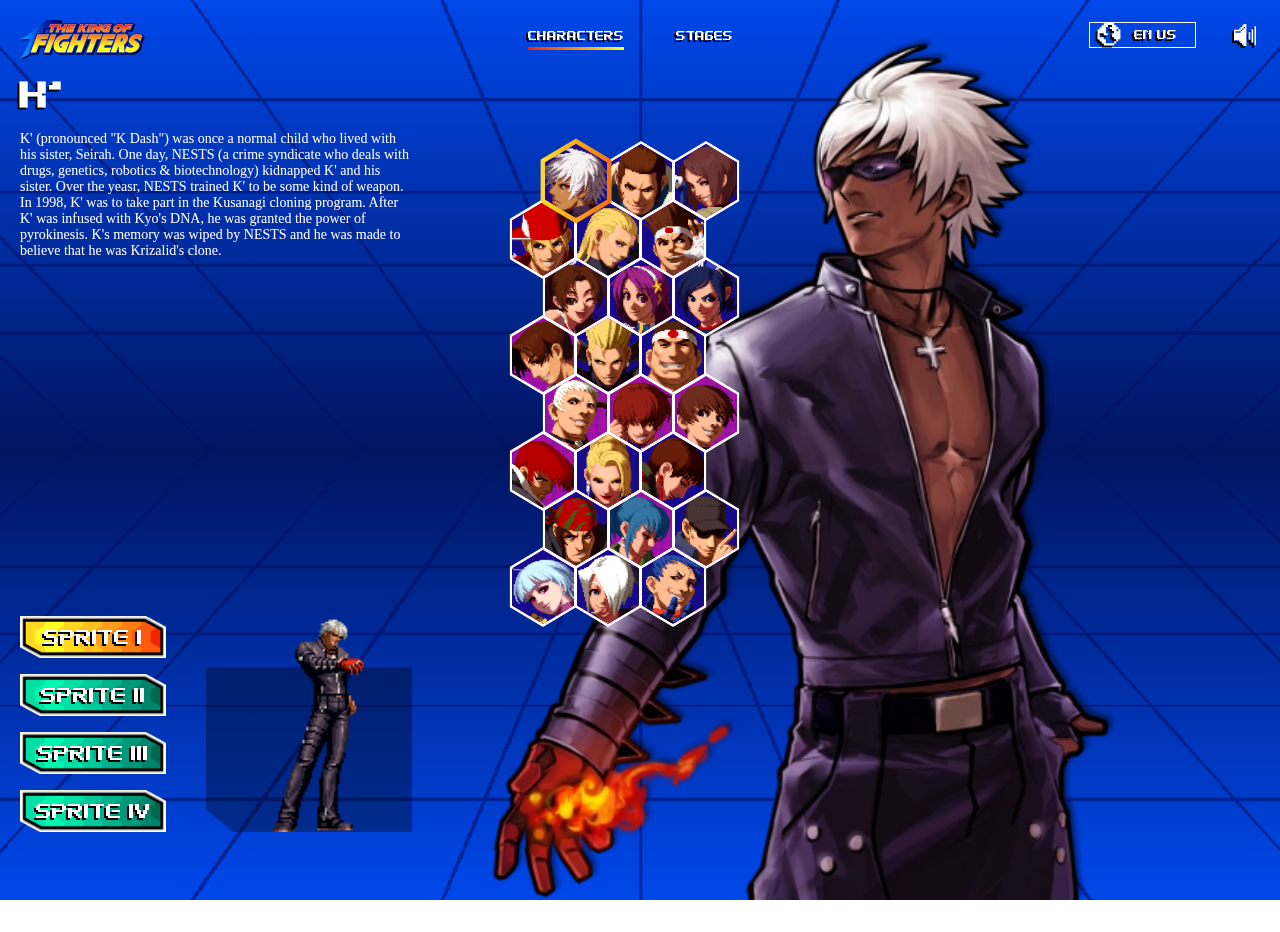
==== commit 2b7db881: "teste" ====
--- a/index.html
+++ b/index.html
@@ -13,7 +13,7 @@
     <source src='/sounds/som-guile.mp3'>
   </audio>
   <meta name="theme-color" content="#0048eb">
-  <title>Characters</title>
+  <title>Characters - KOF</title>
 
 </head>
 
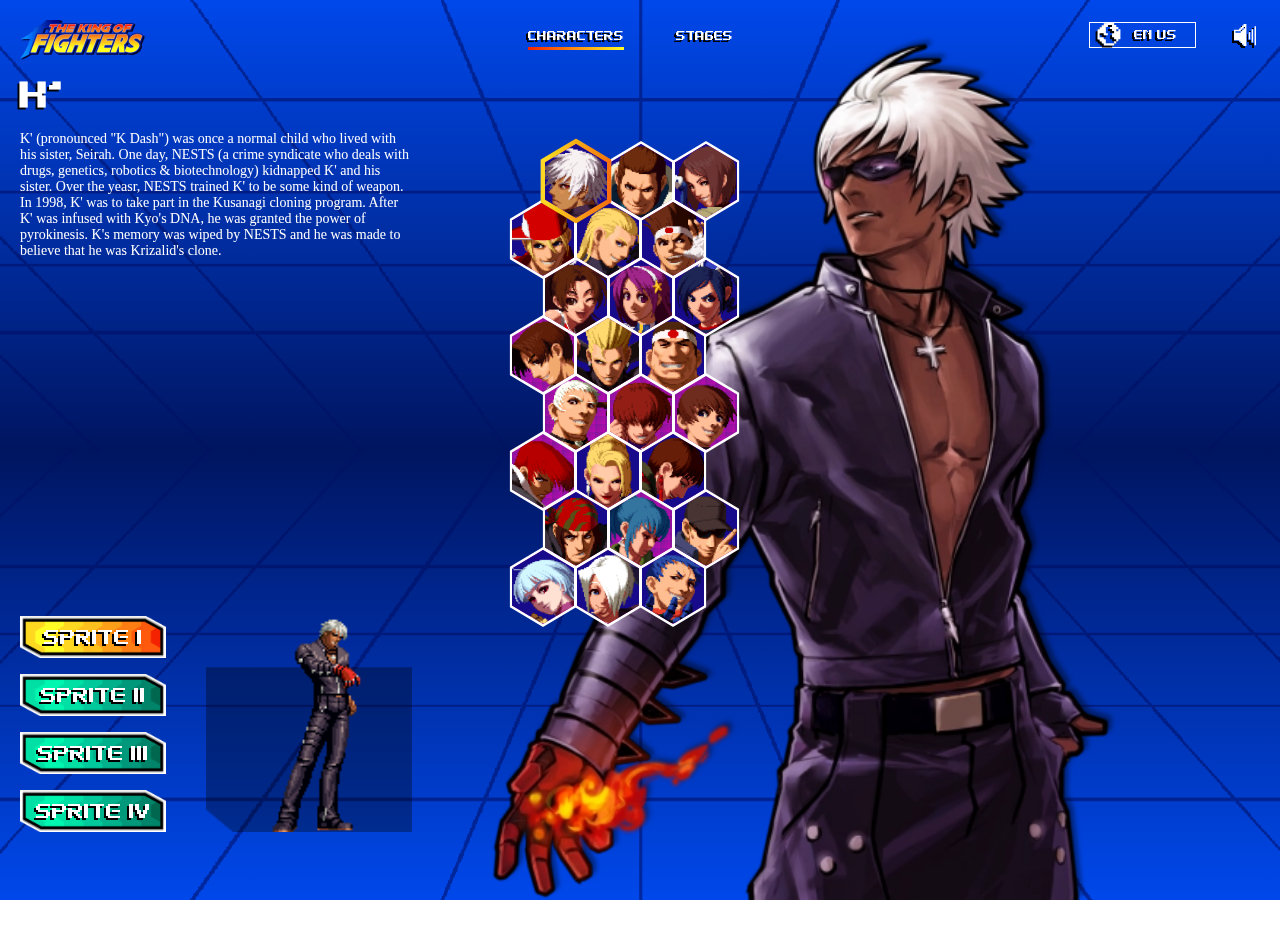
==== commit 0573abfb: "teste 2" ====
--- a/index.html
+++ b/index.html
@@ -13,7 +13,7 @@
     <source src='/sounds/som-guile.mp3'>
   </audio>
   <meta name="theme-color" content="#0048eb">
-  <title>Characters - KOF</title>
+  <title>Characters</title>
 
 </head>
 
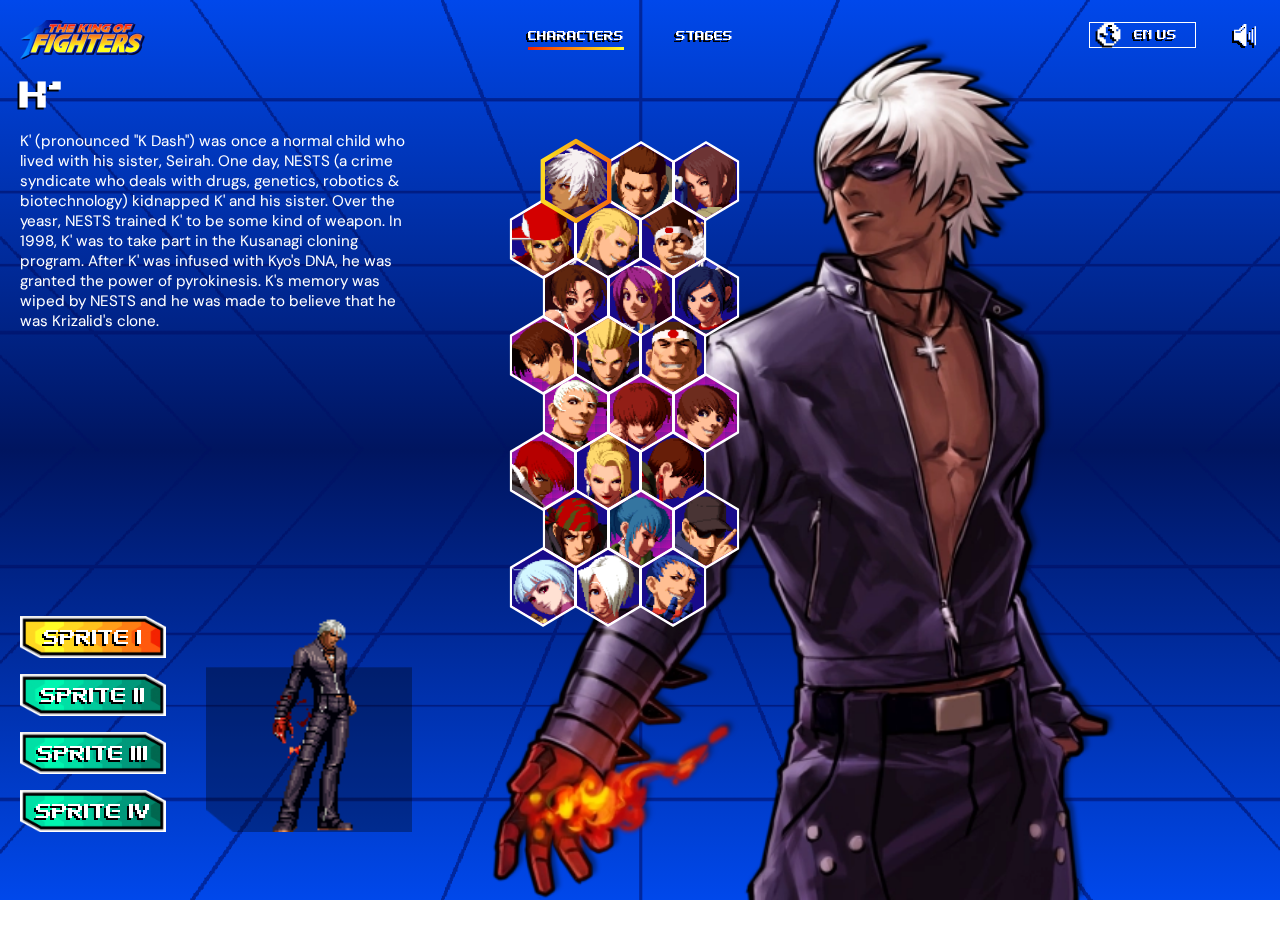
==== commit 90aafa50: "ajustes" ====
--- a/index.html
+++ b/index.html
@@ -8,6 +8,9 @@
   <link rel="icon" href="./favicon-kof.svg" type="image/svg+xml">
   <link rel="preload" href="./css/style.css" as="style">
   <link rel="stylesheet" href="/css/style.css">
+  <link rel="preconnect" href="https://fonts.googleapis.com">
+  <link rel="preconnect" href="https://fonts.gstatic.com" crossorigin>
+  <link href="https://fonts.googleapis.com/css2?family=DM+Sans:ital,opsz,wght@0,9..40,100..1000;1,9..40,100..1000&display=swap" rel="stylesheet">
 
   <audio id="musicplayer" loop>
     <source src='/sounds/som-guile.mp3'>
